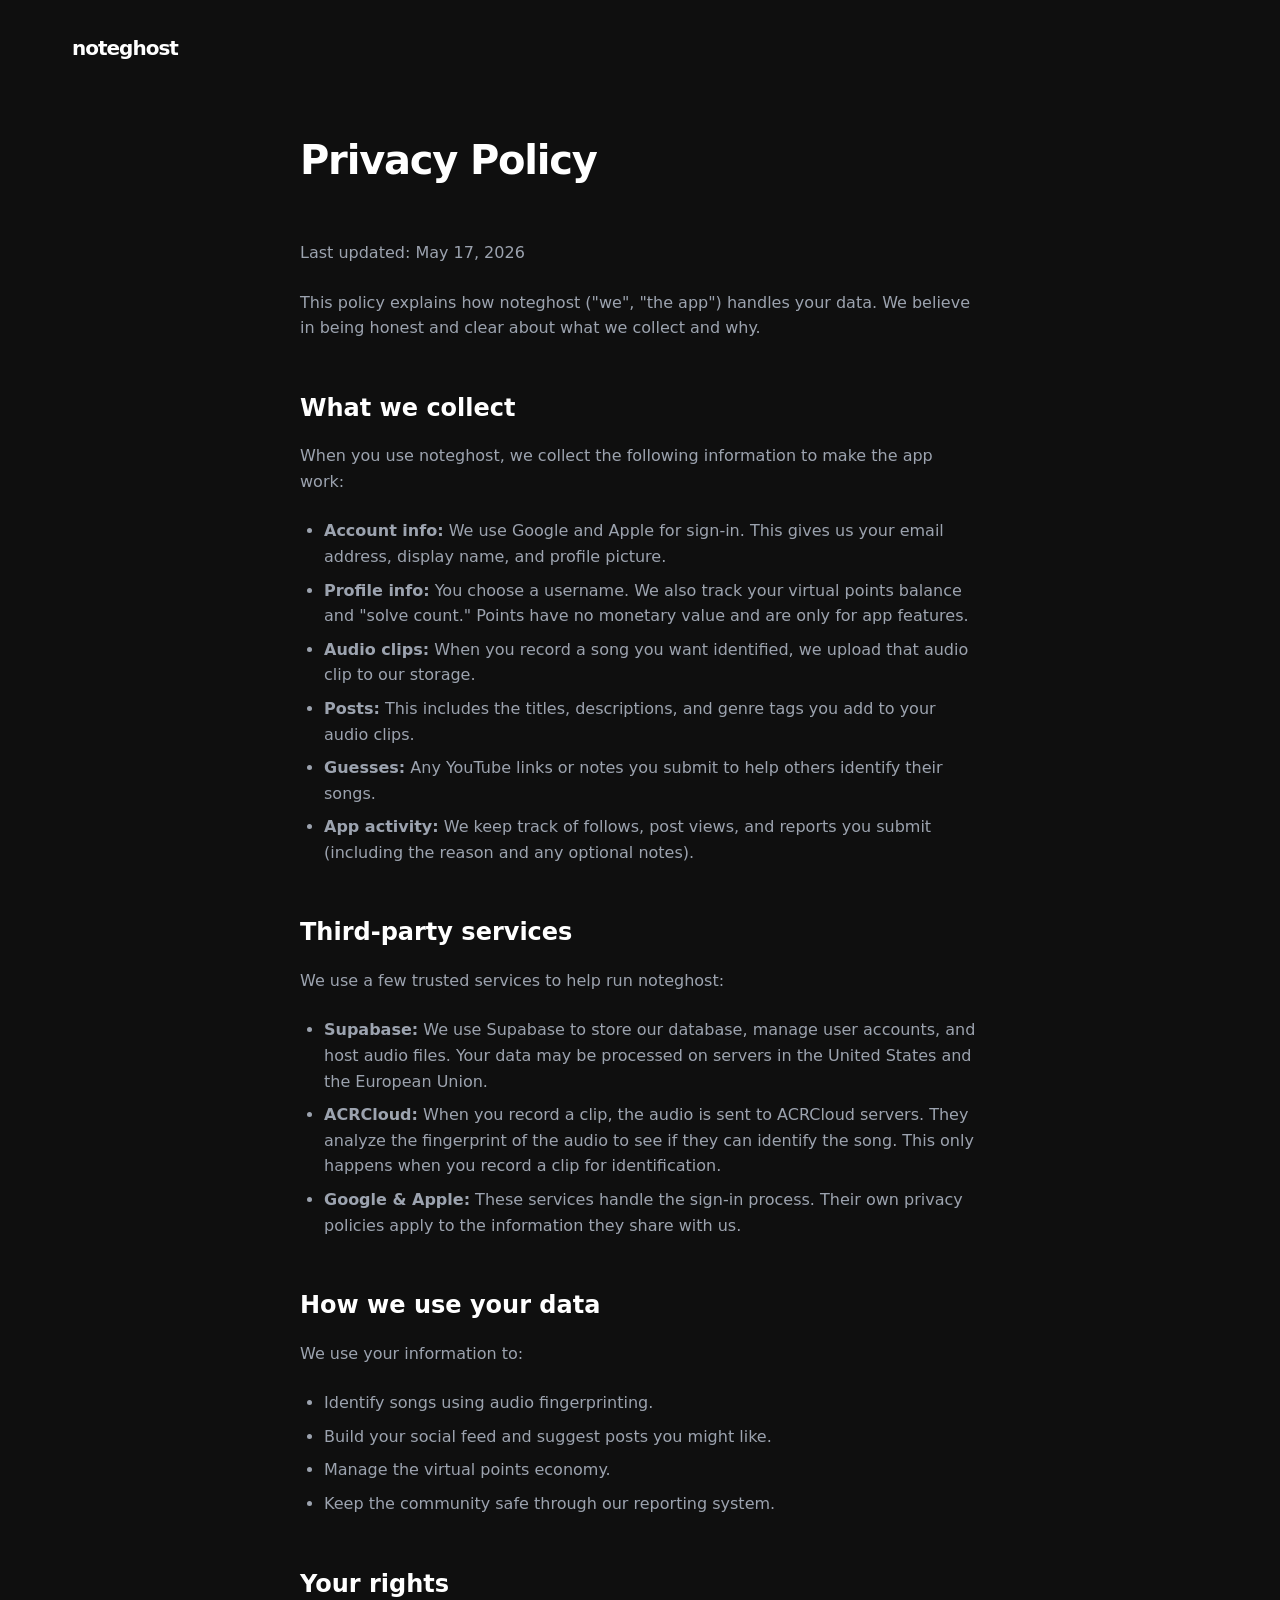
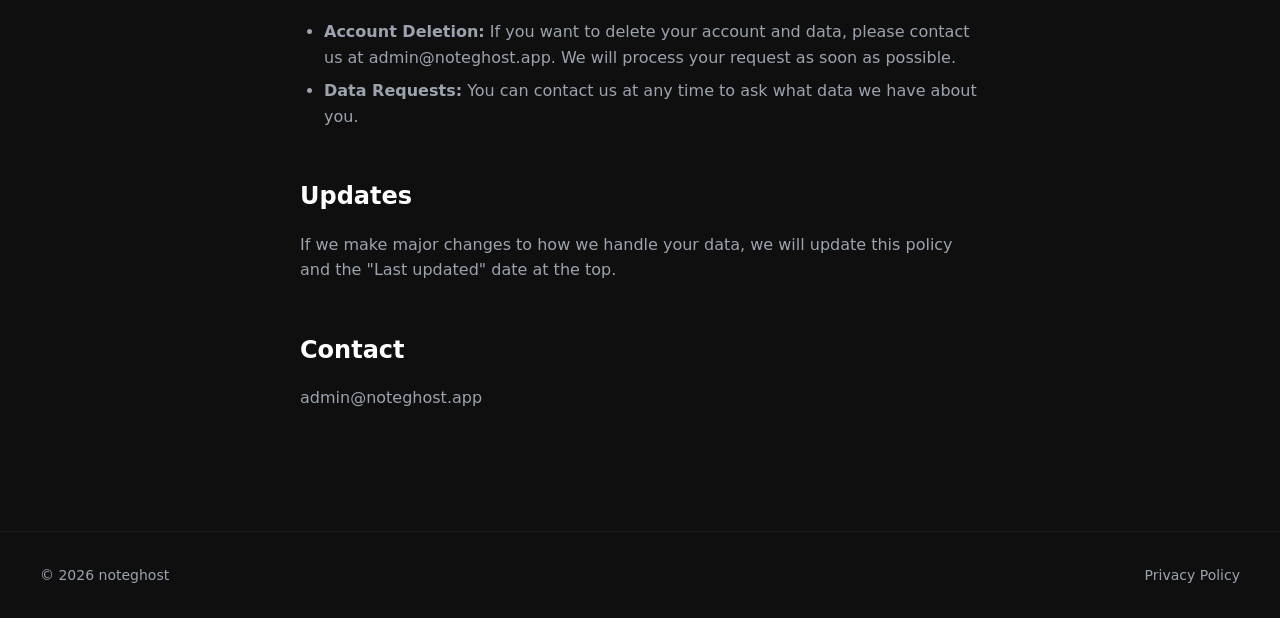
==== privacy.html @ 2f95b3a6 "init: noteghost marketing site" ====
<!DOCTYPE html>
<html lang="en">
<head>
  <meta charset="UTF-8">
  <meta name="viewport" content="width=device-width, initial-scale=1.0">
  <meta name="description" content="noteghost Privacy Policy">
  <meta property="og:title" content="noteghost Privacy Policy">
  <meta property="og:description" content="noteghost Privacy Policy">
  <meta name="theme-color" content="#0F0F0F">
  <title>Privacy Policy - noteghost</title>
  <link rel="stylesheet" href="style.css">
</head>
<body>
  <header>
    <a href="/" class="logo">noteghost</a>
  </header>

  <main>
    <section class="privacy container-narrow">
      <h1>Privacy Policy</h1>
      
      <p>Last updated: May 17, 2026</p>
      
      <p>This policy explains how noteghost ("we", "the app") handles your data. We believe in being honest and clear about what we collect and why.</p>
      
      <h2>What we collect</h2>
      <p>When you use noteghost, we collect the following information to make the app work:</p>
      <ul>
        <li><strong>Account info:</strong> We use Google and Apple for sign-in. This gives us your email address, display name, and profile picture.</li>
        <li><strong>Profile info:</strong> You choose a username. We also track your virtual points balance and "solve count." Points have no monetary value and are only for app features.</li>
        <li><strong>Audio clips:</strong> When you record a song you want identified, we upload that audio clip to our storage.</li>
        <li><strong>Posts:</strong> This includes the titles, descriptions, and genre tags you add to your audio clips.</li>
        <li><strong>Guesses:</strong> Any YouTube links or notes you submit to help others identify their songs.</li>
        <li><strong>App activity:</strong> We keep track of follows, post views, and reports you submit (including the reason and any optional notes).</li>
      </ul>
      
      <h2>Third-party services</h2>
      <p>We use a few trusted services to help run noteghost:</p>
      <ul>
        <li><strong>Supabase:</strong> We use Supabase to store our database, manage user accounts, and host audio files. Your data may be processed on servers in the United States and the European Union.</li>
        <li><strong>ACRCloud:</strong> When you record a clip, the audio is sent to ACRCloud servers. They analyze the fingerprint of the audio to see if they can identify the song. This only happens when you record a clip for identification.</li>
        <li><strong>Google & Apple:</strong> These services handle the sign-in process. Their own privacy policies apply to the information they share with us.</li>
      </ul>
      
      <h2>How we use your data</h2>
      <p>We use your information to:</p>
      <ul>
        <li>Identify songs using audio fingerprinting.</li>
        <li>Build your social feed and suggest posts you might like.</li>
        <li>Manage the virtual points economy.</li>
        <li>Keep the community safe through our reporting system.</li>
      </ul>
      
      <h2>Your rights</h2>
      <ul>
        <li><strong>Account Deletion:</strong> If you want to delete your account and data, please contact us at admin@noteghost.app. We will process your request as soon as possible.</li>
        <li><strong>Data Requests:</strong> You can contact us at any time to ask what data we have about you.</li>
      </ul>
      
      <h2>Updates</h2>
      <p>If we make major changes to how we handle your data, we will update this policy and the "Last updated" date at the top.</p>
      
      <h2>Contact</h2>
      <p>admin@noteghost.app</p>
    </section>
  </main>

  <footer>
    <div class="footer-content">
      <span>&copy; 2026 noteghost</span>
      <a href="/privacy.html">Privacy Policy</a>
    </div>
  </footer>
</body>
</html>
---- style.css ----
:root {
  --bg: #0F0F0F;
  --surface: #1a1a1a;
  --border: #1f1f1f;
  --accent: #a78bfa;
  --primary: #7c3aed;
  --text: #ffffff;
  --muted: #9CA3AF;
}

* {
  box-sizing: border-box;
  margin: 0;
  padding: 0;
}

body {
  background-color: var(--bg);
  color: var(--text);
  font-family: system-ui, -apple-system, sans-serif;
  line-height: 1.6;
  display: flex;
  flex-direction: column;
  min-height: 100vh;
}

a {
  color: inherit;
  text-decoration: none;
  transition: color 0.2s;
}

header {
  padding: 2rem;
  max-width: 1200px;
  margin: 0 auto;
  width: 100%;
}

.logo {
  color: var(--text);
  font-weight: 700;
  font-size: 1.25rem;
  letter-spacing: -0.05em;
}

main {
  flex: 1;
  display: flex;
  flex-direction: column;
}

.container {
  max-width: 1200px;
  margin: 0 auto;
  padding: 0 2rem;
  width: 100%;
}

.container-narrow {
  max-width: 680px;
  margin: 0 auto;
  padding: 0 2rem;
  width: 100%;
}

/* Hero Section */
.hero {
  text-align: center;
  padding: 6rem 0 4rem;
}

.hero h1 {
  color: var(--accent);
  font-size: 4rem;
  letter-spacing: -0.05em;
  margin-bottom: 1rem;
  line-height: 1.1;
}

.hero p {
  font-size: 1.25rem;
  color: var(--muted);
  margin-bottom: 3rem;
  max-width: 600px;
  margin-left: auto;
  margin-right: auto;
}

.buttons {
  display: flex;
  gap: 1rem;
  justify-content: center;
  flex-wrap: wrap;
}

.btn {
  display: inline-flex;
  align-items: center;
  justify-content: center;
  padding: 1rem 2rem;
  border-radius: 9999px;
  font-weight: 600;
  transition: opacity 0.2s;
}

.btn:hover {
  opacity: 0.9;
}

.btn-primary {
  background-color: var(--primary);
  color: #fff;
}

.btn-outline {
  background-color: var(--surface);
  color: var(--text);
  border: 1px solid var(--accent);
}

/* Features Section */
.features {
  padding: 4rem 0 8rem;
}

.grid {
  display: grid;
  grid-template-columns: repeat(auto-fit, minmax(300px, 1fr));
  gap: 2rem;
}

.card {
  background-color: var(--surface);
  border: 1px solid var(--border);
  padding: 2.5rem;
  border-radius: 1.5rem;
}

.card-icon {
  width: 48px;
  height: 48px;
  display: flex;
  align-items: center;
  justify-content: center;
  border-radius: 50%;
  background-color: var(--bg);
  border: 1px solid var(--border);
  color: var(--accent);
  margin-bottom: 1.5rem;
}

.card h3 {
  font-size: 1.25rem;
  margin-bottom: 0.75rem;
  color: var(--text);
}

.card p {
  color: var(--muted);
}

/* Privacy Page */
.privacy {
  padding: 2rem 0 6rem;
}

.privacy h1 {
  margin-bottom: 3rem;
  font-size: 2.5rem;
  letter-spacing: -0.03em;
}

.privacy h2 {
  margin-top: 3rem;
  margin-bottom: 1rem;
  font-size: 1.5rem;
  color: var(--text);
}

.privacy p, .privacy ul {
  margin-bottom: 1.5rem;
  color: var(--muted);
}

.privacy ul {
  padding-left: 1.5rem;
}

.privacy li {
  margin-bottom: 0.5rem;
}

/* Footer */
footer {
  padding: 2rem;
  border-top: 1px solid var(--border);
  margin-top: auto;
}

.footer-content {
  max-width: 1200px;
  margin: 0 auto;
  display: flex;
  justify-content: space-between;
  align-items: center;
  color: var(--muted);
  font-size: 0.875rem;
}

.footer-content a:hover {
  color: var(--text);
}

@media (max-width: 768px) {
  .hero {
    padding: 4rem 0 3rem;
  }
  .hero h1 {
    font-size: 3rem;
  }
  .footer-content {
    flex-direction: column;
    gap: 1rem;
    text-align: center;
  }
}
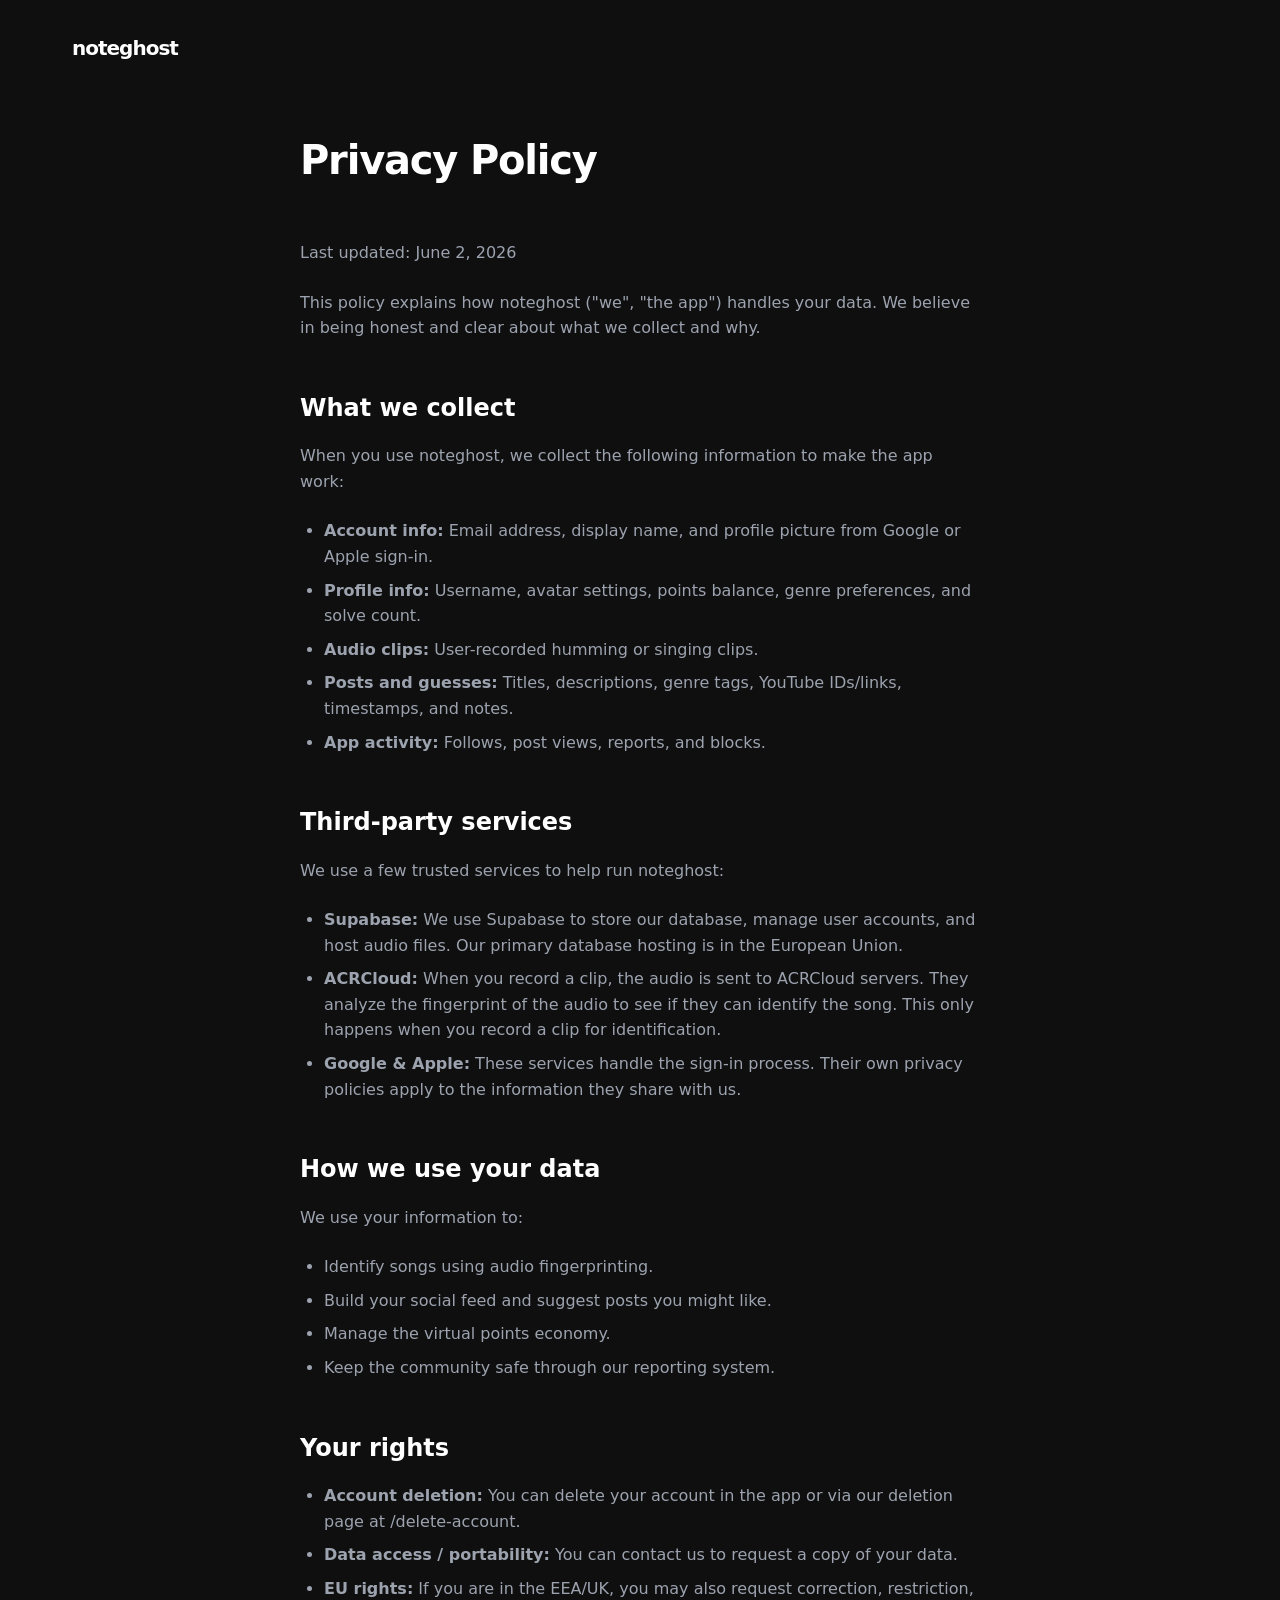
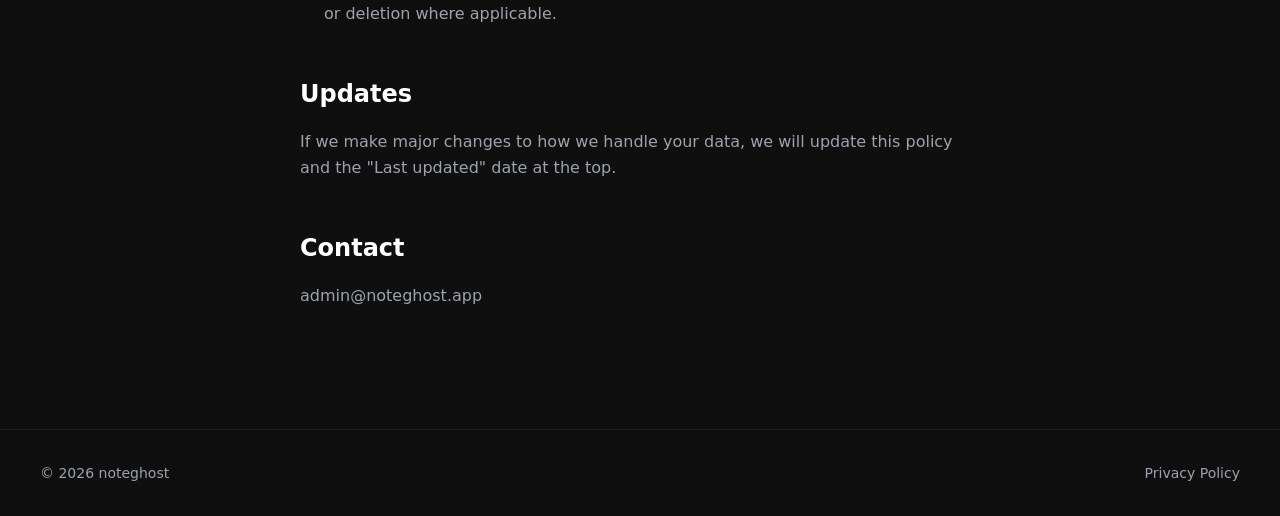
==== commit fa71dadc: "Add delete account and terms of service pages; update privacy policy and index page" ====
--- a/privacy.html
+++ b/privacy.html
@@ -19,25 +19,24 @@
     <section class="privacy container-narrow">
       <h1>Privacy Policy</h1>
       
-      <p>Last updated: May 17, 2026</p>
+      <p>Last updated: June 2, 2026</p>
       
       <p>This policy explains how noteghost ("we", "the app") handles your data. We believe in being honest and clear about what we collect and why.</p>
       
       <h2>What we collect</h2>
       <p>When you use noteghost, we collect the following information to make the app work:</p>
       <ul>
-        <li><strong>Account info:</strong> We use Google and Apple for sign-in. This gives us your email address, display name, and profile picture.</li>
-        <li><strong>Profile info:</strong> You choose a username. We also track your virtual points balance and "solve count." Points have no monetary value and are only for app features.</li>
-        <li><strong>Audio clips:</strong> When you record a song you want identified, we upload that audio clip to our storage.</li>
-        <li><strong>Posts:</strong> This includes the titles, descriptions, and genre tags you add to your audio clips.</li>
-        <li><strong>Guesses:</strong> Any YouTube links or notes you submit to help others identify their songs.</li>
-        <li><strong>App activity:</strong> We keep track of follows, post views, and reports you submit (including the reason and any optional notes).</li>
+        <li><strong>Account info:</strong> Email address, display name, and profile picture from Google or Apple sign-in.</li>
+        <li><strong>Profile info:</strong> Username, avatar settings, points balance, genre preferences, and solve count.</li>
+        <li><strong>Audio clips:</strong> User-recorded humming or singing clips.</li>
+        <li><strong>Posts and guesses:</strong> Titles, descriptions, genre tags, YouTube IDs/links, timestamps, and notes.</li>
+        <li><strong>App activity:</strong> Follows, post views, reports, and blocks.</li>
       </ul>
       
       <h2>Third-party services</h2>
       <p>We use a few trusted services to help run noteghost:</p>
       <ul>
-        <li><strong>Supabase:</strong> We use Supabase to store our database, manage user accounts, and host audio files. Your data may be processed on servers in the United States and the European Union.</li>
+        <li><strong>Supabase:</strong> We use Supabase to store our database, manage user accounts, and host audio files. Our primary database hosting is in the European Union.</li>
         <li><strong>ACRCloud:</strong> When you record a clip, the audio is sent to ACRCloud servers. They analyze the fingerprint of the audio to see if they can identify the song. This only happens when you record a clip for identification.</li>
         <li><strong>Google & Apple:</strong> These services handle the sign-in process. Their own privacy policies apply to the information they share with us.</li>
       </ul>
@@ -53,8 +52,9 @@
       
       <h2>Your rights</h2>
       <ul>
-        <li><strong>Account Deletion:</strong> If you want to delete your account and data, please contact us at admin@noteghost.app. We will process your request as soon as possible.</li>
-        <li><strong>Data Requests:</strong> You can contact us at any time to ask what data we have about you.</li>
+        <li><strong>Account deletion:</strong> You can delete your account in the app or via our deletion page at <a href="/delete-account">/delete-account</a>.</li>
+        <li><strong>Data access / portability:</strong> You can contact us to request a copy of your data.</li>
+        <li><strong>EU rights:</strong> If you are in the EEA/UK, you may also request correction, restriction, or deletion where applicable.</li>
       </ul>
       
       <h2>Updates</h2>
@@ -68,8 +68,8 @@
   <footer>
     <div class="footer-content">
       <span>&copy; 2026 noteghost</span>
-      <a href="/privacy.html">Privacy Policy</a>
+      <a href="/privacy">Privacy Policy</a>
     </div>
   </footer>
 </body>
-</html>+</html>
--- a/style.css
+++ b/style.css
@@ -122,6 +122,18 @@
 /* Features Section */
 .features {
   padding: 4rem 0 8rem;
+}
+
+.legal-link {
+  display: flex;
+  justify-content: center;
+  gap: 0.75rem;
+  color: var(--muted);
+  padding-bottom: 2rem;
+}
+
+.legal-page {
+  padding: 2rem 0 6rem;
 }
 
 .grid {
@@ -224,4 +236,4 @@
     gap: 1rem;
     text-align: center;
   }
-}+}
